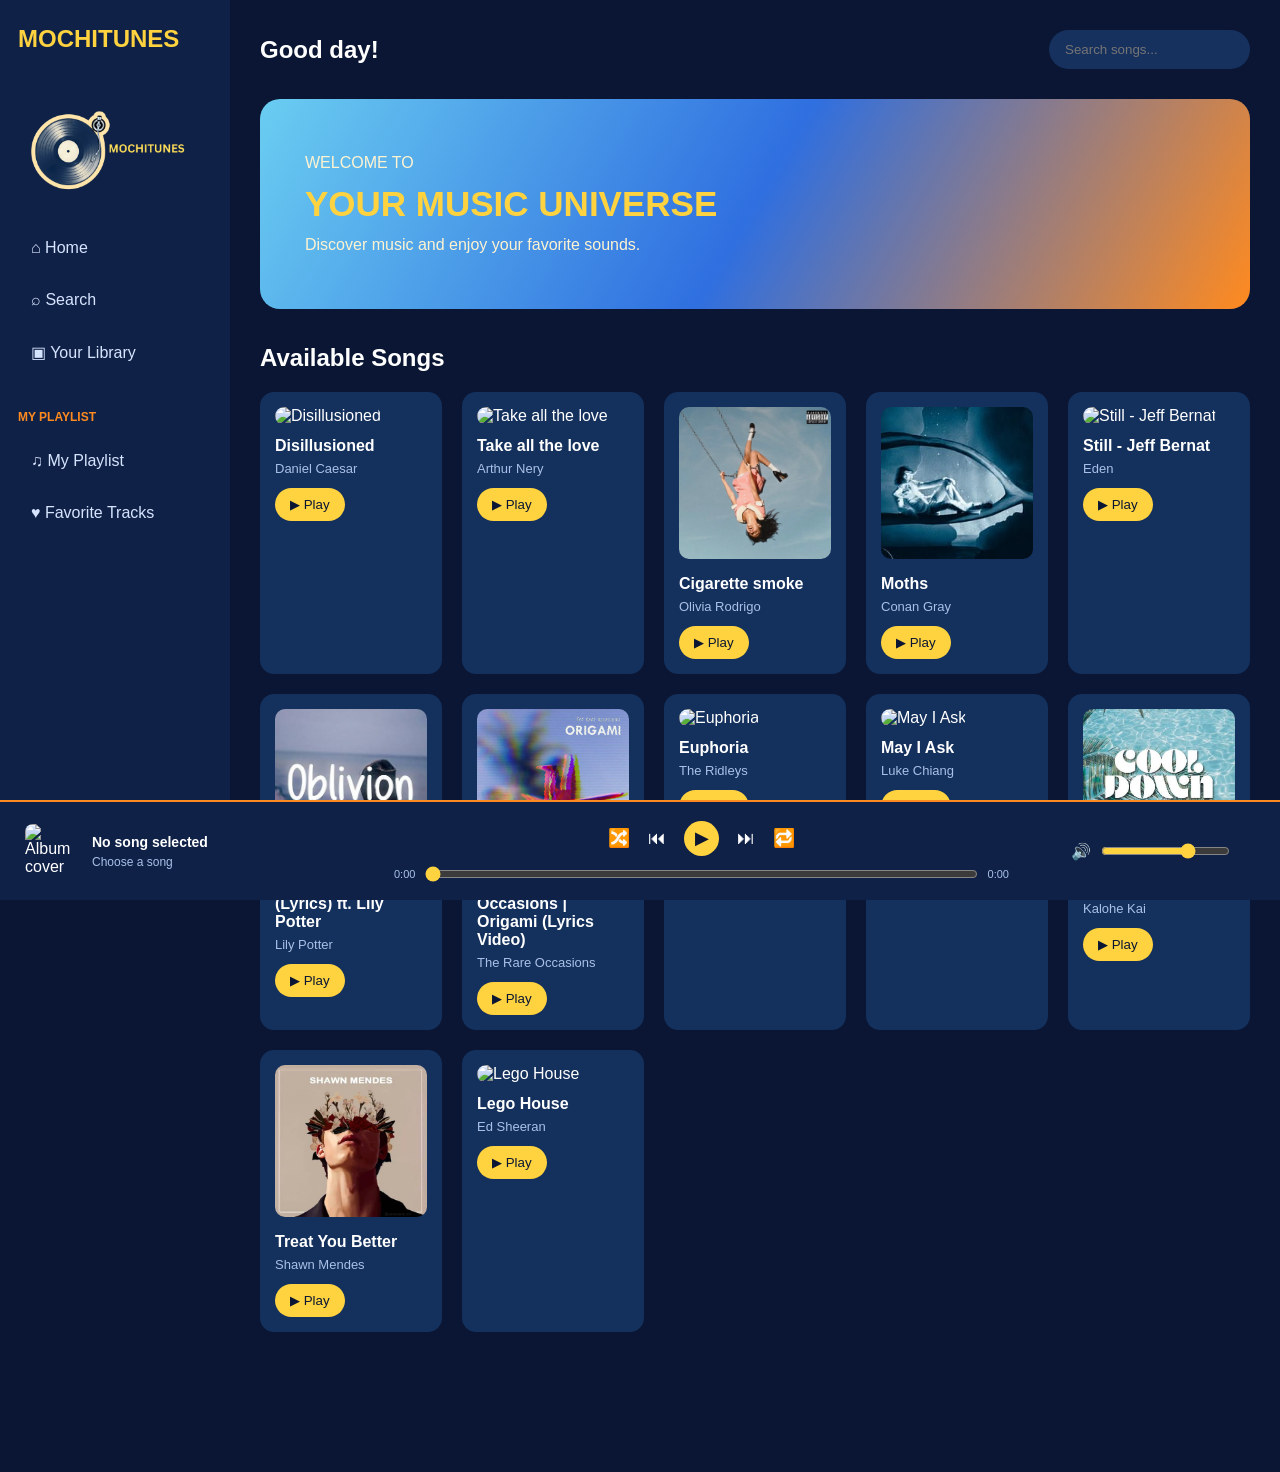
==== index.html @ bc646131 "Add files via upload" ====
<!DOCTYPE html>
<html lang="en">
<head>
    <meta charset="UTF-8">
    <meta name="viewport" content="width=device-width, initial-scale=1.0">
    <title>MOCHITUNES</title>
    <link rel="stylesheet" href="secret.css">
</head>
<body>

<div class="app">   

    <!-- SIDEBAR -->
    <aside class="sidebar" id="music-sidebar">
        <h2>MOCHITUNES</h2>

    <!-- LOGO + WEBSITE NAME -->
        <a class="brand" href="index.html" aria-label="MOCHITUNES home">
            <img class="brand-logo" src="logo11.png" alt="MOCHITUNES logo">
        </a>

        <nav>
            <a href="#" onclick="showPage('Home')">⌂ Home</a>
            <a href="#" onclick="showPage('Search')">⌕ Search</a>
            <a href="#" onclick="showPage('Your Library')">▣ Your Library</a>
        </nav>

        <h3>MY PLAYLIST</h3>
        <a href="#" onclick="showPage('My Playlist')">♫ My Playlist</a>
        <a href="#" onclick="showPage('Favorite Tracks')">♥ Favorite Tracks</a>
    </aside>

    <!-- MAIN CONTENT -->
    <main class="main-content">

        <header>
            <h2 id="pageTitle">Good day!</h2>

            <input
                type="text"
                id="searchInput"
                placeholder="Search songs..."
                oninput="searchSongs()"
            >
        </header>

        <!-- HERO -->
        <section class="hero">
            <div>
                <p>WELCOME TO</p>
                <h1>YOUR MUSIC UNIVERSE</h1>
                <p>Discover music and enjoy your favorite sounds.</p>
            </div>
        </section>

        <!-- SONG LIST -->
        <section class="music-section">
            <h2>Available Songs</h2>
            <div class="song-list" id="songList"></div>
        </section>

        <!-- MOVING LYRICS -->
        <section class="lyrics-section" id="lyricsSection">

            <div class="lyrics-header">
                <div>
                    <p>NOW PLAYING</p>
                    <h2 id="lyricsTitle">Select an album</h2>
                    <h4 id="lyricsArtist">Artist name</h4>
                </div>

                <button onclick="closeLyrics()">✕</button>
            </div>

            <img
                src="covers/cover1.jpg"
                id="lyricsCover"
                class="lyrics-cover"
                alt="Album cover"
            >

            <h3>♪ Lyrics</h3>

            <div class="lyrics-content" id="lyricsText">
                Select a song to see its lyrics.
            </div>

        </section>

    </main>
</div>

<!-- BOTTOM MUSIC PLAYER -->
<footer class="player">

    <div class="track-info">
        <img src="covers/cover1.jpg" id="cover" alt="Album cover">

        <div>
            <h4 id="trackTitle">No song selected</h4>
            <p id="trackArtist">Choose a song</p>
        </div>
    </div>

    <div class="player-controls">

        <div class="buttons">
            <button id="shuffleBtn" onclick="toggleShuffle()">🔀</button>
            <button onclick="previousSong()">⏮</button>
            <button id="playBtn" onclick="togglePlay()">▶</button>
            <button onclick="nextSong()">⏭</button>
            <button id="repeatBtn" onclick="toggleRepeat()">🔁</button>
        </div>

        <div class="progress-area">
            <span id="currentTime">0:00</span>

            <input
                type="range"
                id="progress"
                value="0"
                min="0"
                max="100"
            >

            <span id="duration">0:00</span>
        </div>

    </div>

    <div class="volume-area">
        <span>🔊</span>
        <input
            type="range"
            id="volume"
            min="0"
            max="1"
            step="0.01"
            value="0.7"
        >
    </div>

</footer>

<audio id="audio"></audio>

<script src="SECRET.JS"></script>

</body>
</html>
---- secret.css ----
/* ===== COLOR GUIDE (blue + yellow + a bit of orange) =====
   Dark blue  : #0a1633  (page background)
   Navy       : #0f2147  (sidebar, player)
   Card blue  : #14305c
   Yellow     : #ffd23f  (main accent)
   Orange     : #ff8a1f  (small pops)
   =========================================================== */

* {
    margin: 0;
    padding: 0;
    box-sizing: border-box;
}

body {
    font-family: Arial, sans-serif;
    background: #0a1633;
    color: white;
}

.app {
    display: flex;
    min-height: 100vh;
    padding-bottom: 110px;
    position: relative;
    z-index: 1;
}

/* FALLING STARS */
#stars {
    position: fixed;
    top: 0;
    left: 0;
    width: 100%;
    height: 100%;
    overflow: hidden;
    pointer-events: none;
    z-index: 0;
}

#stars {
    filter: drop-shadow(0 0 4px rgba(255, 170, 40, 0.6));
}

.star {
    position: absolute;
    top: -40px;
    opacity: 0;
    /* this makes the box a 5-point star shape */
    clip-path: polygon(
        50% 0%, 61% 35%, 98% 35%, 68% 57%, 79% 91%,
        50% 70%, 21% 91%, 32% 57%, 2% 35%, 39% 35%
    );
    animation-name: fall;
    animation-timing-function: linear;
    animation-iteration-count: infinite;
}

@keyframes fall {
    0%   { transform: translate(0, 0) rotate(0deg); opacity: 0; }
    10%  { opacity: 1; }
    90%  { opacity: 1; }
    100% { transform: translate(-80px, 110vh) rotate(360deg); opacity: 0; }
}

/* SIDEBAR */
.sidebar {
    width: 230px;
    background: #0f2147;
    padding: 25px 18px;
    position: fixed;
    height: 100%;
}

.sidebar h2 {
    color: #ffd23f;
    margin-bottom: 35px;
}

.sidebar h3 {
    color: #ff8a1f;
    font-size: 12px;
    margin: 35px 0 15px;
}

.sidebar a {
    display: block;
    color: #d6e4ff;
    text-decoration: none;
    padding: 13px;
    border-radius: 8px;
    margin-bottom: 8px;
}

.sidebar a:hover {
    background: #1e4a8c;
    color: #ffd23f;
}

/* MAIN CONTENT */
.main-content {
    margin-left: 230px;
    padding: 30px;
    width: calc(100% - 230px);
}

header {
    display: flex;
    justify-content: space-between;
    align-items: center;
    gap: 15px;
    margin-bottom: 30px;
}

header input {
    padding: 12px 16px;
    border: none;
    border-radius: 25px;
    background: #17315f;
    color: white;
    outline: none;
}

header input:focus {
    box-shadow: 0 0 0 2px #ffd23f;
}

/* HERO */
.hero {
    padding: 45px;
    min-height: 210px;
    border-radius: 20px;
    background: linear-gradient(
        120deg,
        #6acdf1,
        #2f6fe0,
        #ff8a1f
    );
    display: flex;
    align-items: center;
    margin-bottom: 35px;
}

.hero h1 {
    font-size: 35px;
    margin: 12px 0;
    color: #ffd23f;
}

.hero p {
    color: #fff3d1;
}

/* SONG CARDS */
.music-section h2 {
    margin-bottom: 20px;
}

.song-list {
    display: grid;
    grid-template-columns: repeat(
        auto-fit,
        minmax(170px, 1fr)
    );
    gap: 20px;
}

.song-card {
    background: #14305c;
    padding: 15px;
    border-radius: 14px;
    cursor: pointer;
    transition: 0.3s;
}

.song-card:hover {
    background: #1d4278;
    transform: translateY(-5px);
}

.song-card img {
    width: 100%;
    aspect-ratio: 1;
    object-fit: cover;
    border-radius: 10px;
    margin-bottom: 12px;
}

.song-card h3 {
    font-size: 16px;
    margin-bottom: 6px;
}

.song-card p {
    color: #a9c1e8;
    font-size: 13px;
}

.song-card button {
    margin-top: 12px;
    background: #ffd23f;
    color: #0a1633;
    border: none;
    padding: 9px 15px;
    border-radius: 20px;
    cursor: pointer;
}

.song-card button:hover {
    background: #ff8a1f;
}

/* LYRICS SECTION */
.lyrics-section {
    display: none;
    background: linear-gradient(
        135deg,
        #123a73,
        #1b2a5e
    );
    padding: 25px;
    border-radius: 18px;
    margin-top: 40px;
    text-align: center;
    scroll-margin-top: 25px;
}

.lyrics-header {
    display: flex;
    justify-content: space-between;
    text-align: left;
    margin-bottom: 20px;
}

.lyrics-header p {
    color: #ff8a1f;
    font-size: 12px;
}

.lyrics-header h2 {
    margin: 8px 0;
}

.lyrics-header h4 {
    color: #a9c1e8;
}

.lyrics-header button {
    background: none;
    border: none;
    color: white;
    font-size: 22px;
    cursor: pointer;
}

.lyrics-cover {
    width: 180px;
    height: 180px;
    object-fit: cover;
    border-radius: 15px;
    margin-bottom: 20px;
}

.lyrics-section h3 {
    color: #ffd23f;
    margin-bottom: 15px;
}

/* MOVING LYRICS */
.lyrics-content {
    height: 300px;
    overflow-y: auto;
    text-align: center;
    padding: 110px 15px;
    line-height: 2.5;
    scroll-behavior: smooth;
}

.lyrics-content::-webkit-scrollbar {
    width: 5px;
}

.lyrics-content::-webkit-scrollbar-thumb {
    background: #ffd23f;
    border-radius: 10px;
}

.lyric-line {
    color: #7f9cc8;
    font-size: 18px;
    padding: 8px;
    transition: 0.3s;
}

.lyric-line.active {
    color: #ffd23f;
    font-size: 23px;
    font-weight: bold;
    transform: scale(1.05);
}

/* MUSIC PLAYER */
.player {
    position: fixed;
    bottom: 0;
    left: 0;
    width: 100%;
    min-height: 100px;
    background: #0f2147;
    border-top: 2px solid #ff8a1f;
    display: flex;
    align-items: center;
    justify-content: space-between;
    gap: 20px;
    padding: 15px 25px;
    z-index: 10;
}

.track-info {
    display: flex;
    align-items: center;
    gap: 12px;
    width: 25%;
    min-width: 0;
}

.track-info img {
    width: 55px;
    height: 55px;
    object-fit: cover;
    border-radius: 8px;
}

.track-info h4 {
    font-size: 14px;
}

.track-info p {
    color: #a9c1e8;
    font-size: 12px;
    margin-top: 5px;
}

.player-controls {
    width: 50%;
    text-align: center;
}

.buttons {
    display: flex;
    justify-content: center;
    gap: 18px;
    margin-bottom: 10px;
}

.buttons button {
    background: none;
    border: none;
    color: white;
    font-size: 18px;
    cursor: pointer;
}

.buttons button:hover {
    color: #ffd23f;
}

#playBtn {
    background: #ffd23f;
    color: #0a1633;
    border-radius: 50%;
    width: 35px;
    height: 35px;
}

#playBtn:hover {
    background: #ff8a1f;
    color: #0a1633;
}

.progress-area {
    display: flex;
    align-items: center;
    gap: 10px;
    font-size: 11px;
    color: #a9c1e8;
}

#progress {
    flex: 1;
}

.volume-area {
    display: flex;
    align-items: center;
    gap: 10px;
    width: 15%;
}

input[type="range"] {
    accent-color: #ffd23f;
    cursor: pointer;
}

/* RESPONSIVE */
@media (max-width: 700px) {

    .sidebar {
        width: 75px;
        padding: 15px 8px;
    }

    .sidebar h2 {
        font-size: 11px;
        word-break: break-word;
    }

    .sidebar a {
        font-size: 11px;
        padding: 10px 5px;
    }

    .sidebar h3 {
        font-size: 9px;
    }

    .main-content {
        margin-left: 75px;
        width: calc(100% - 75px);
        padding: 15px;
    }

    header {
        align-items: flex-start;
        flex-direction: column;
    }

    header input {
        width: 100%;
    }

    .hero {
        padding: 25px;
    }

    .hero h1 {
        font-size: 24px;
    }

    .player {
        flex-wrap: wrap;
        gap: 10px;
        padding: 10px;
    }

    .track-info {
        width: 100%;
    }

    .player-controls {
        width: 70%;
    }

    .volume-area {
        width: 25%;
    }
}


.brand {
    display: flex;
    align-items: center;
    gap: 10px;
    text-decoration: none;
    color: inherit;
}

.brand-logo {
    width: 155px;
    height: 100px;
    object-fit: contain;
}

.brand-name {
    margin: 0;
    font-size: 1.3rem;
}
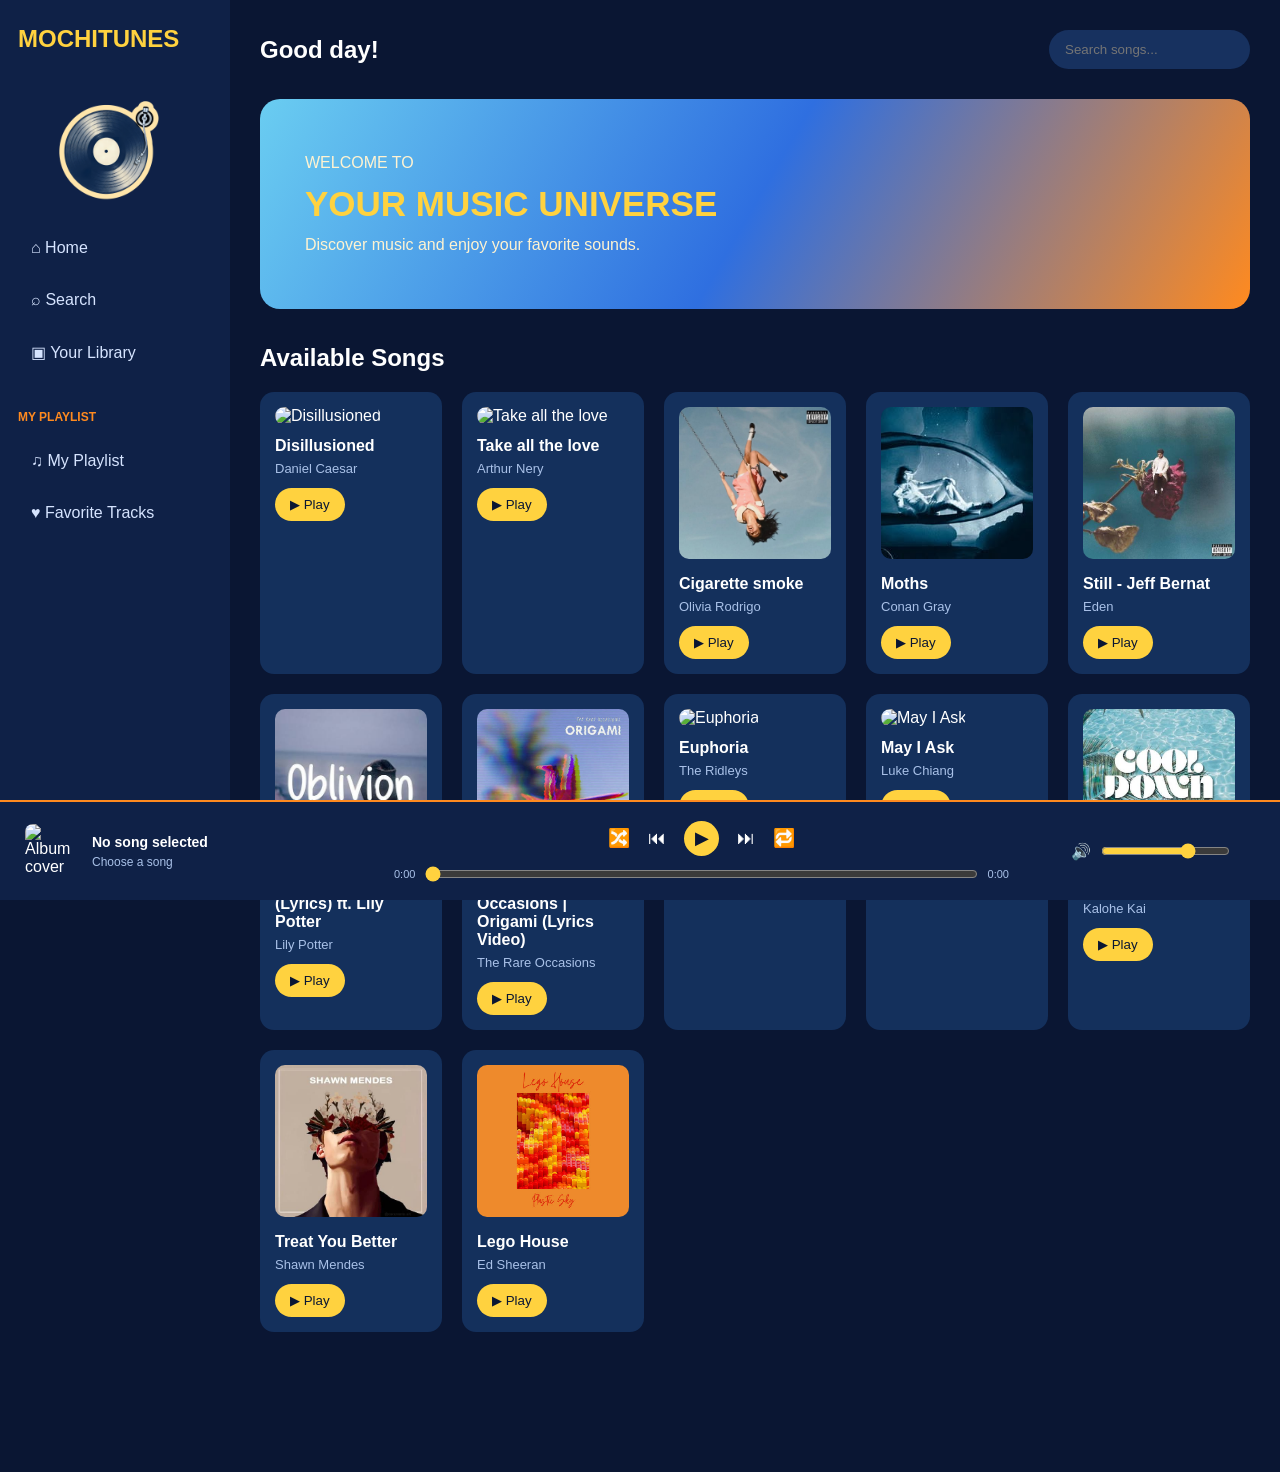
==== commit 98443b32: "Add files via upload" ====
--- a/index.html
+++ b/index.html
@@ -16,7 +16,7 @@
 
     <!-- LOGO + WEBSITE NAME -->
         <a class="brand" href="index.html" aria-label="MOCHITUNES home">
-            <img class="brand-logo" src="logo11.png" alt="MOCHITUNES logo">
+            <img class="brand-logo" src="logo10.png"MOCHITUNES logo">
         </a>
 
         <nav>
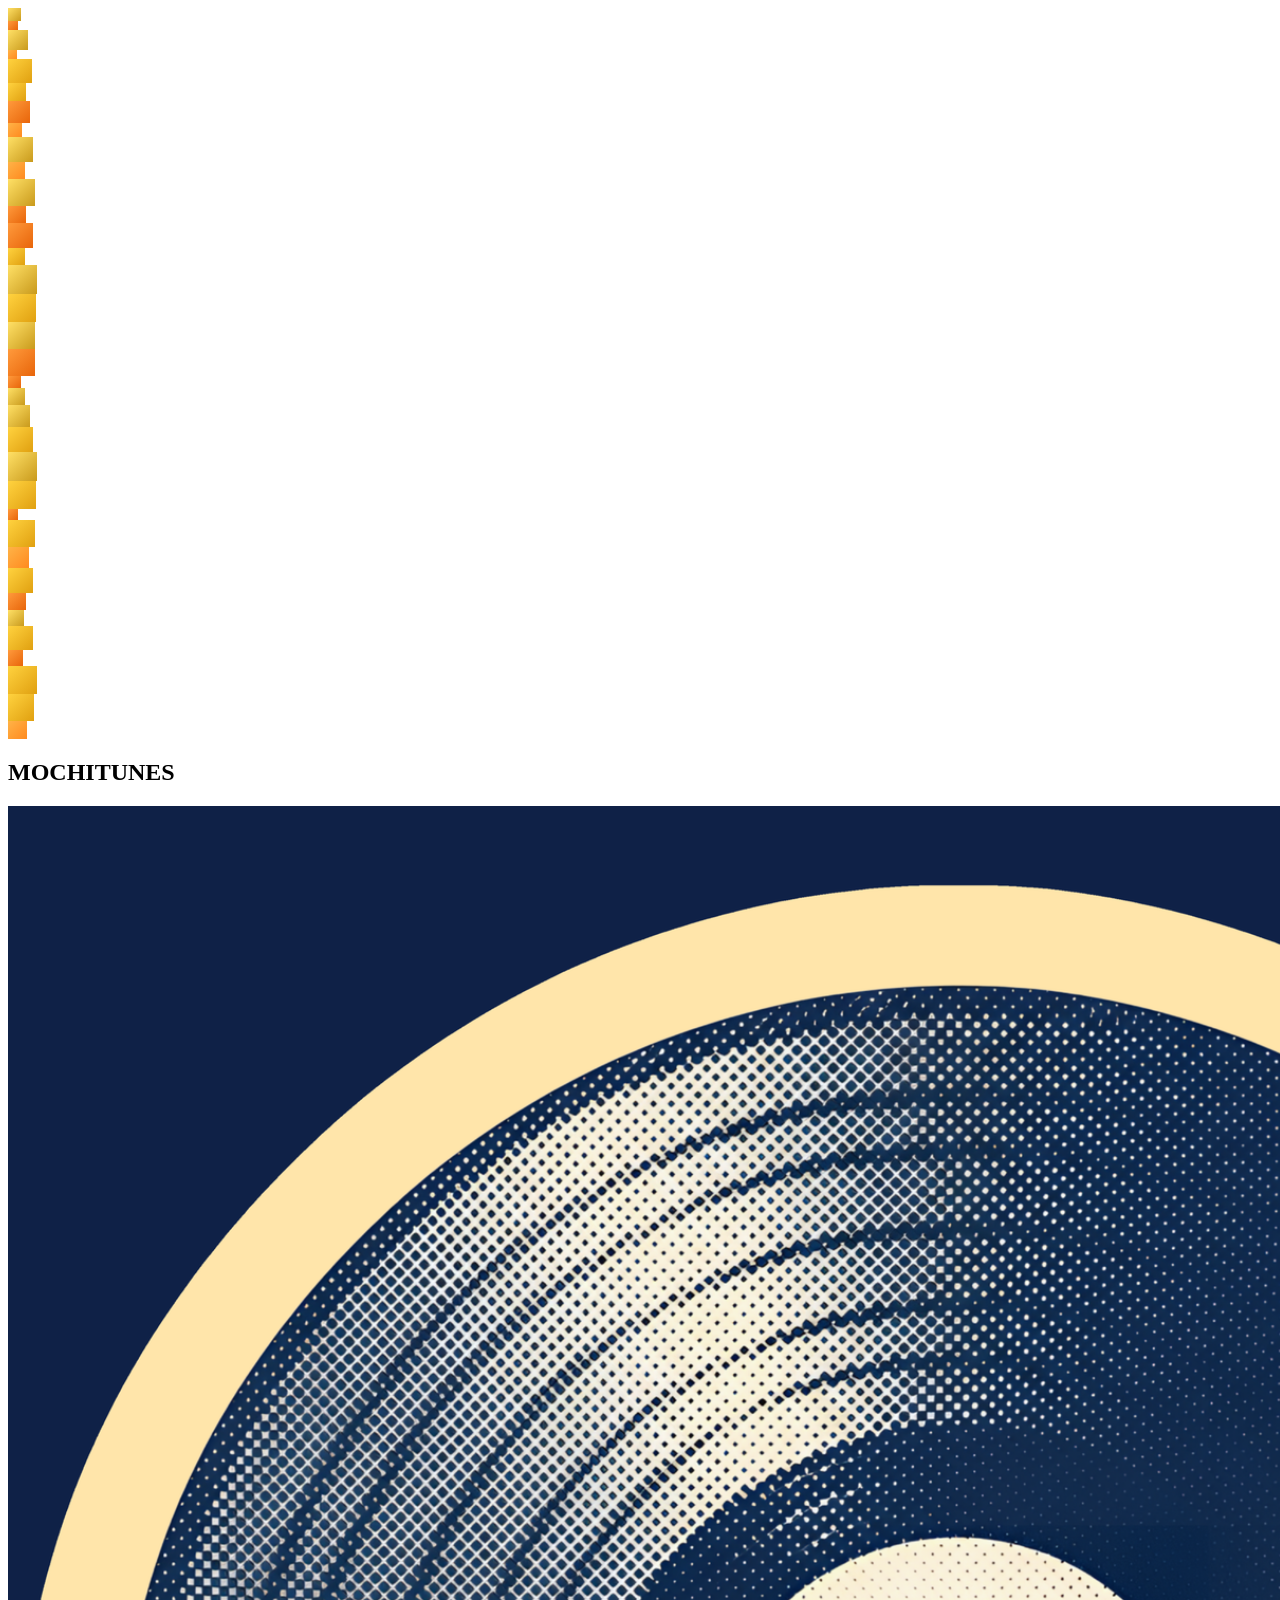
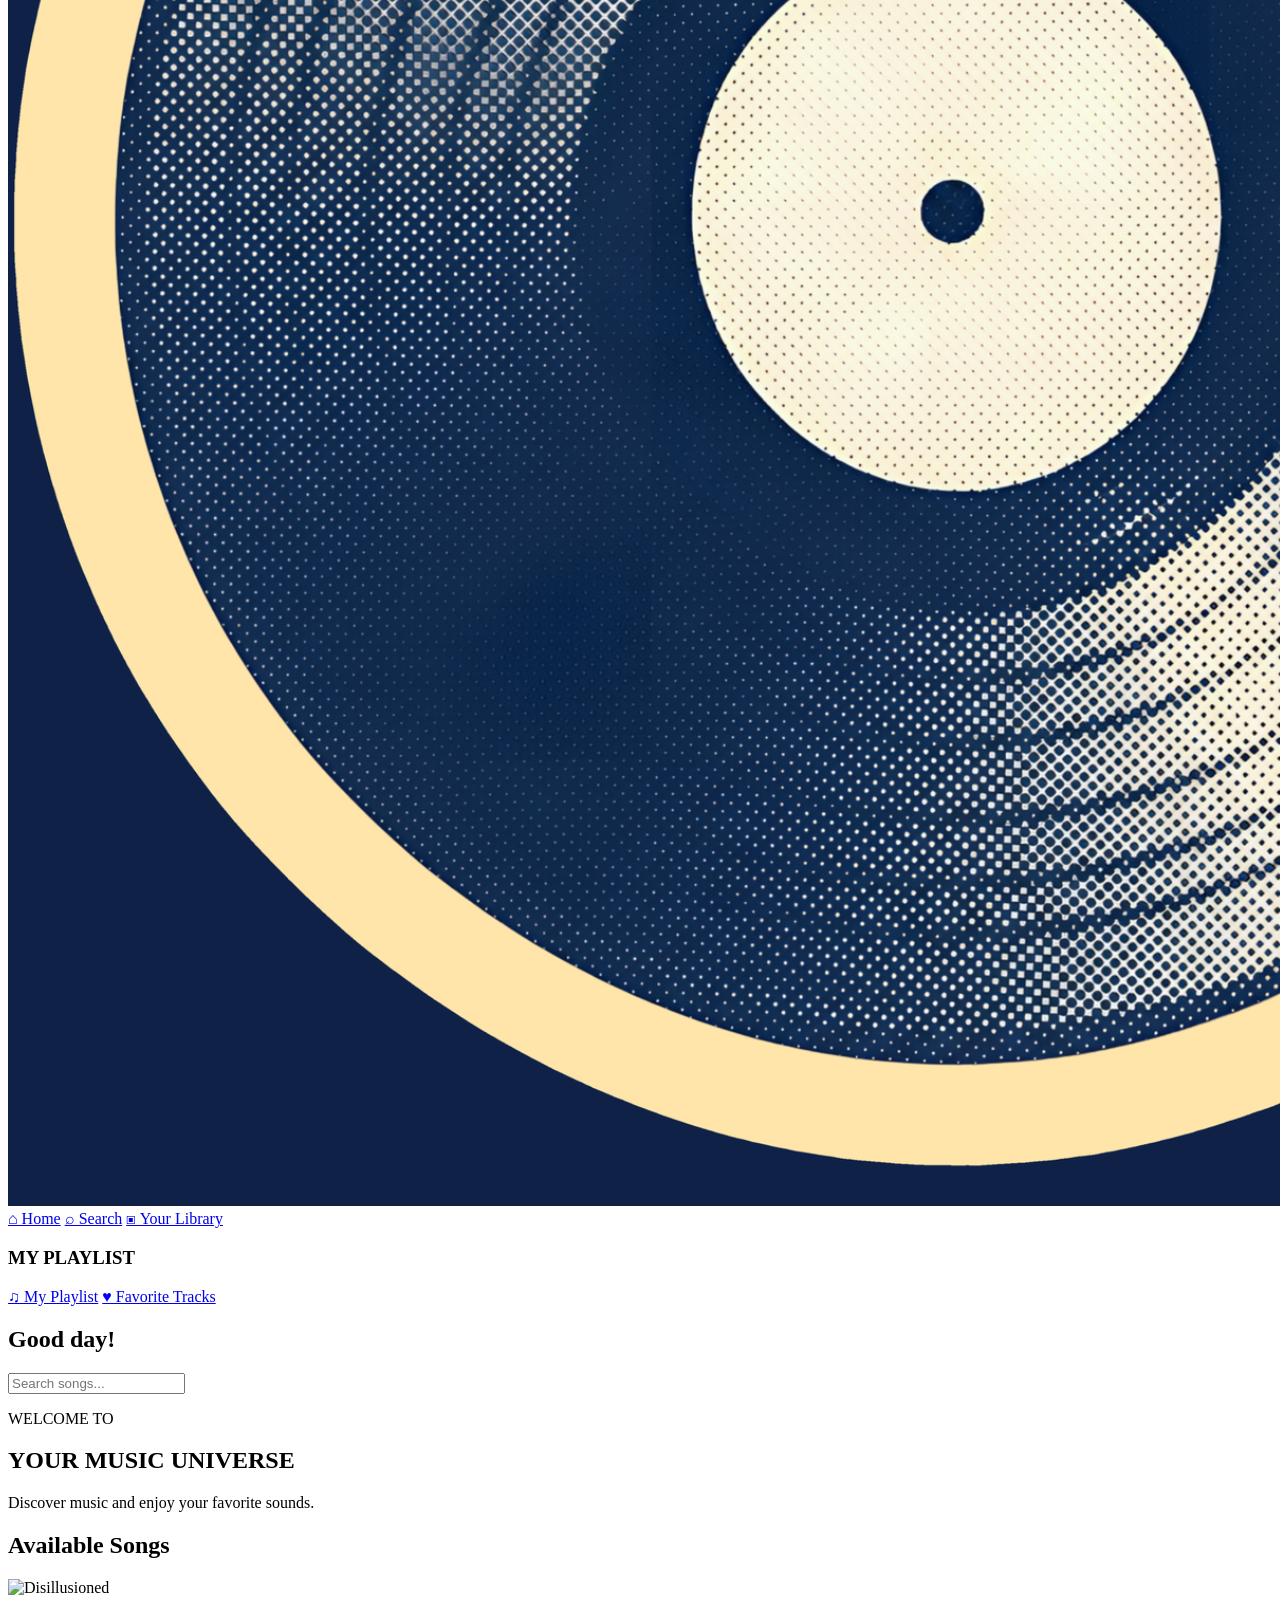
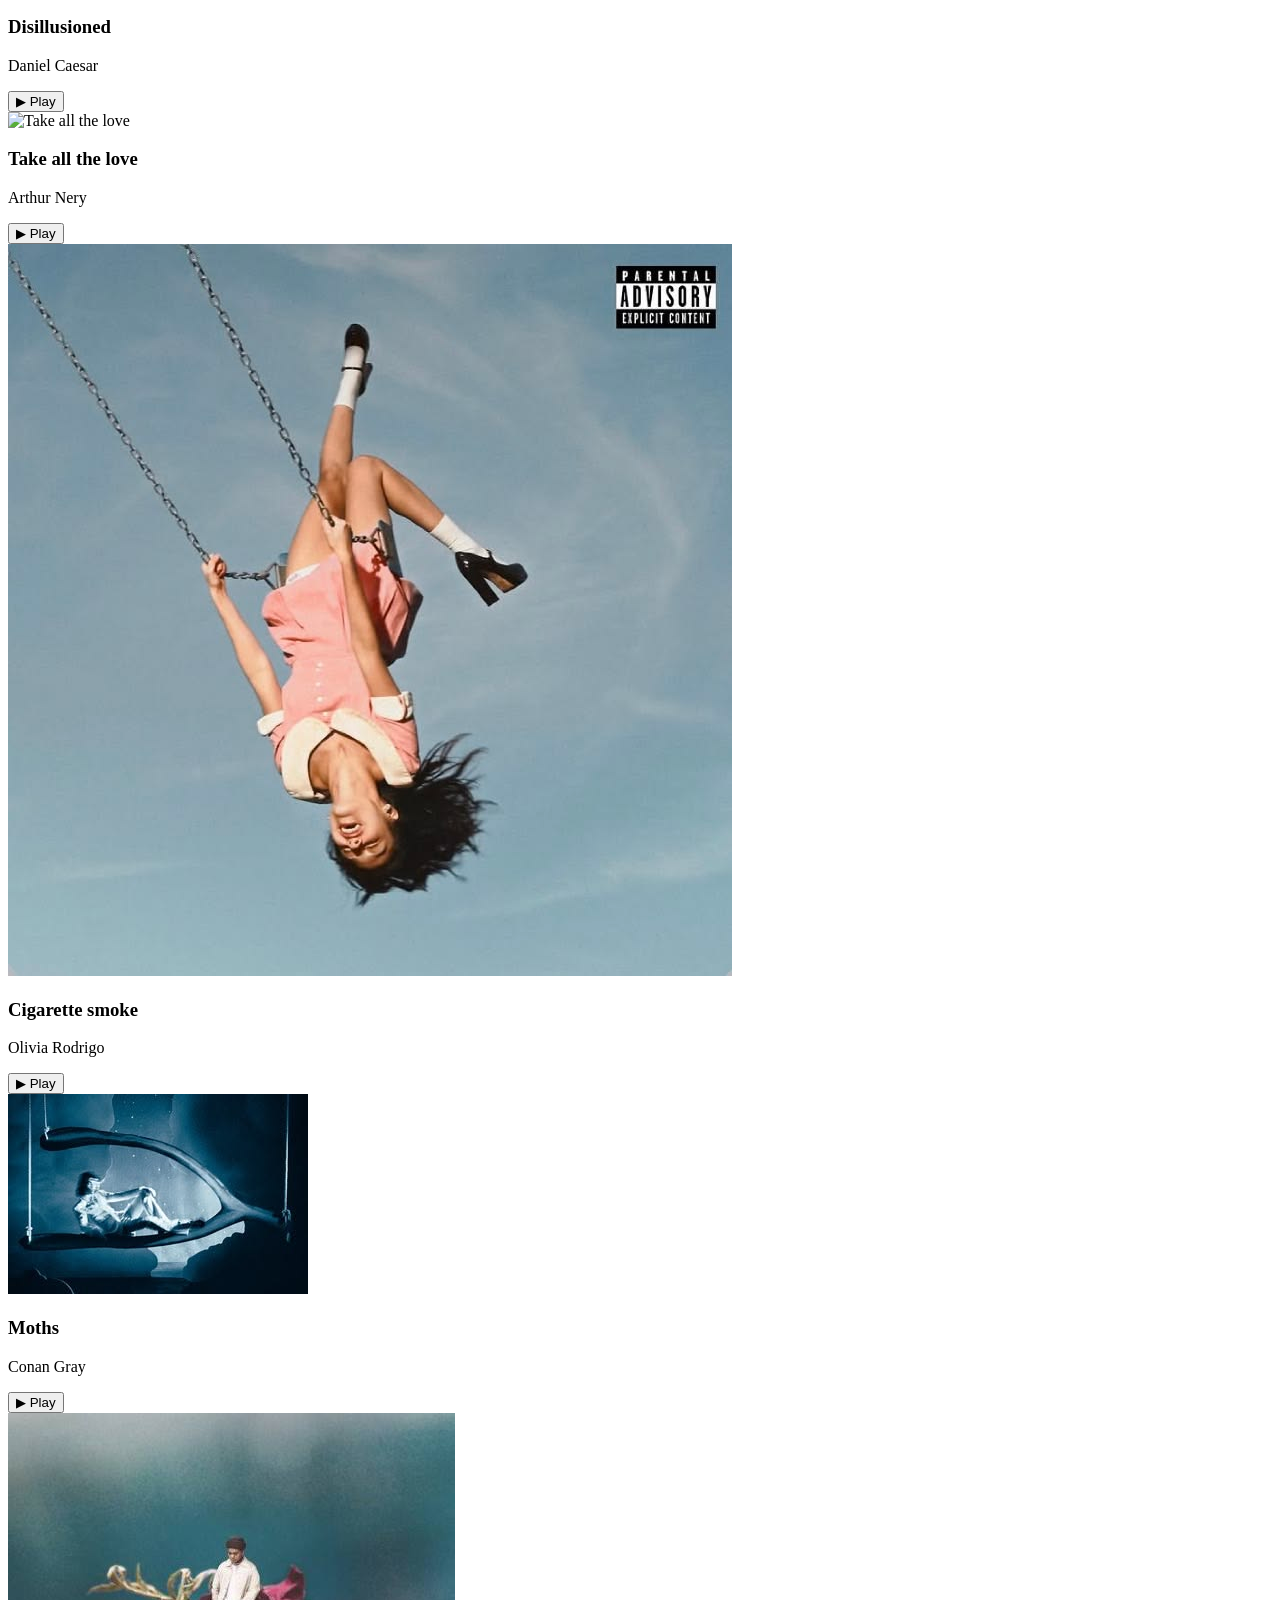
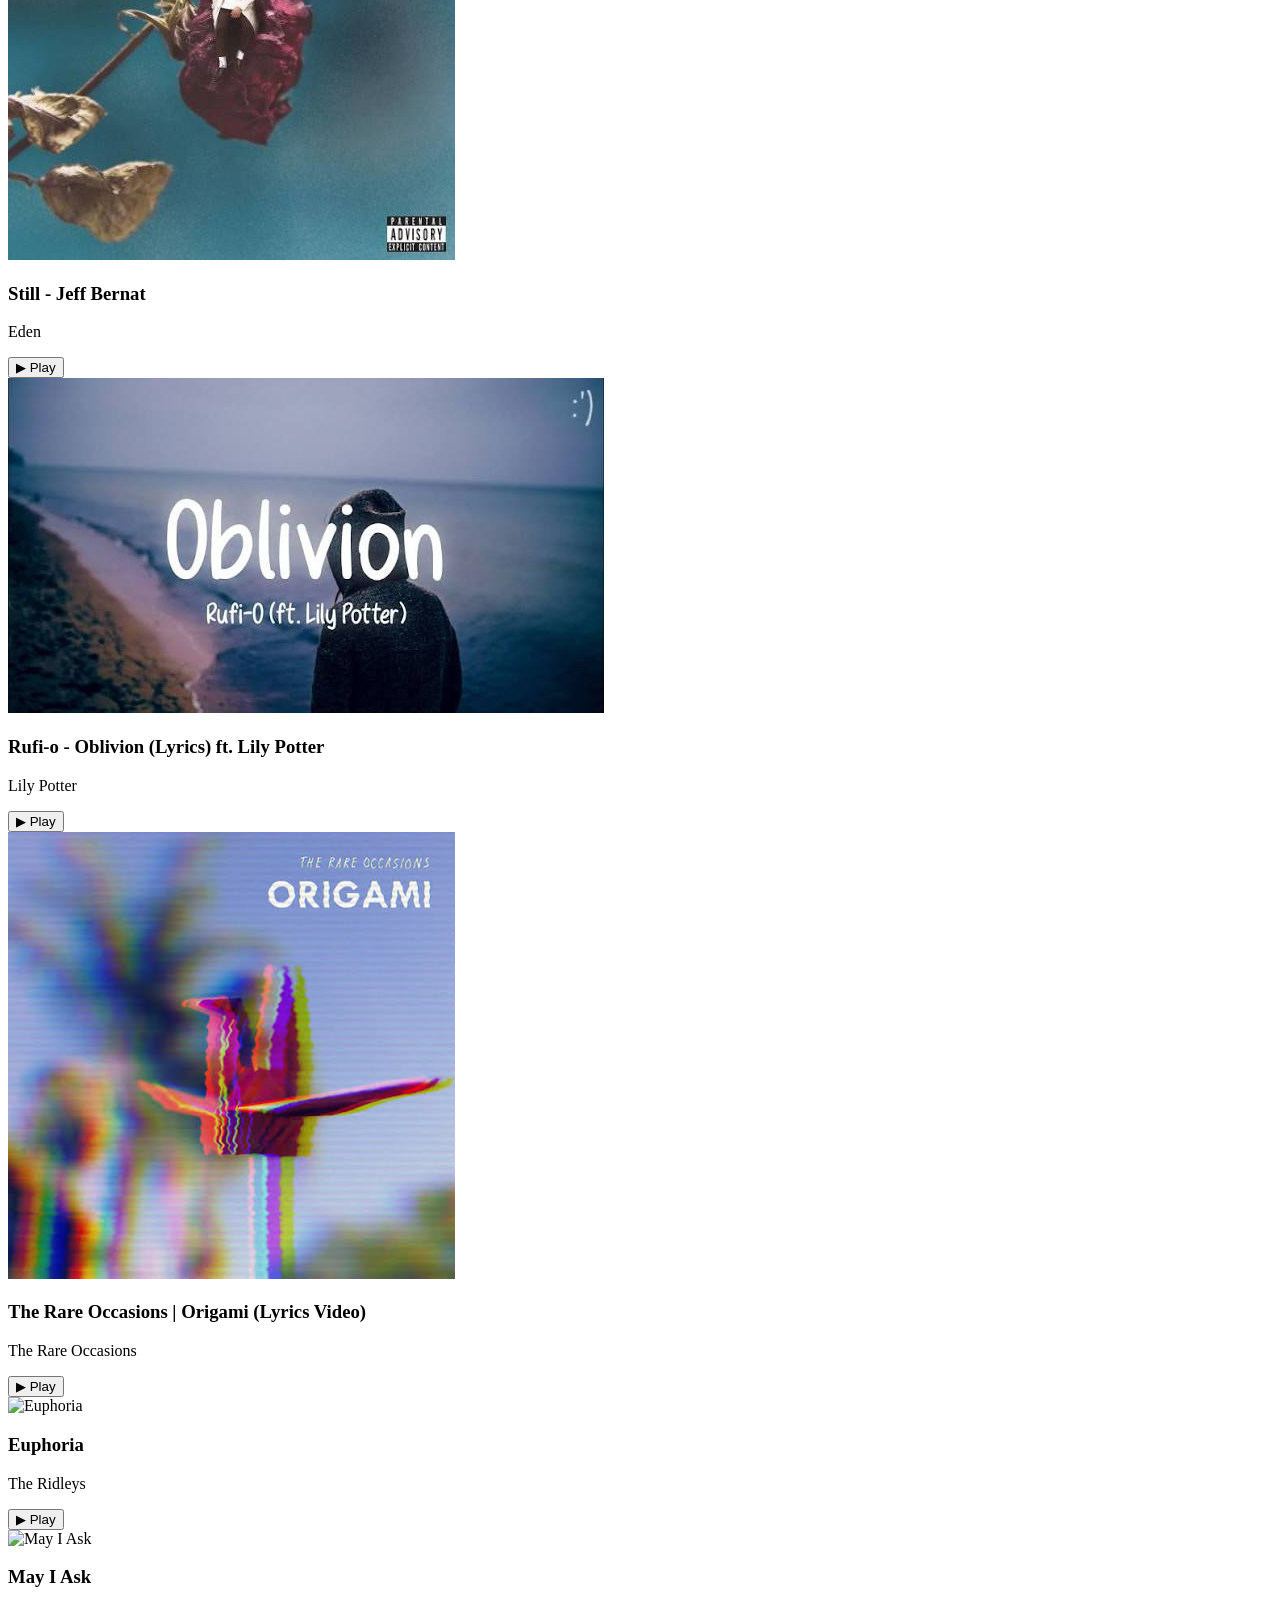
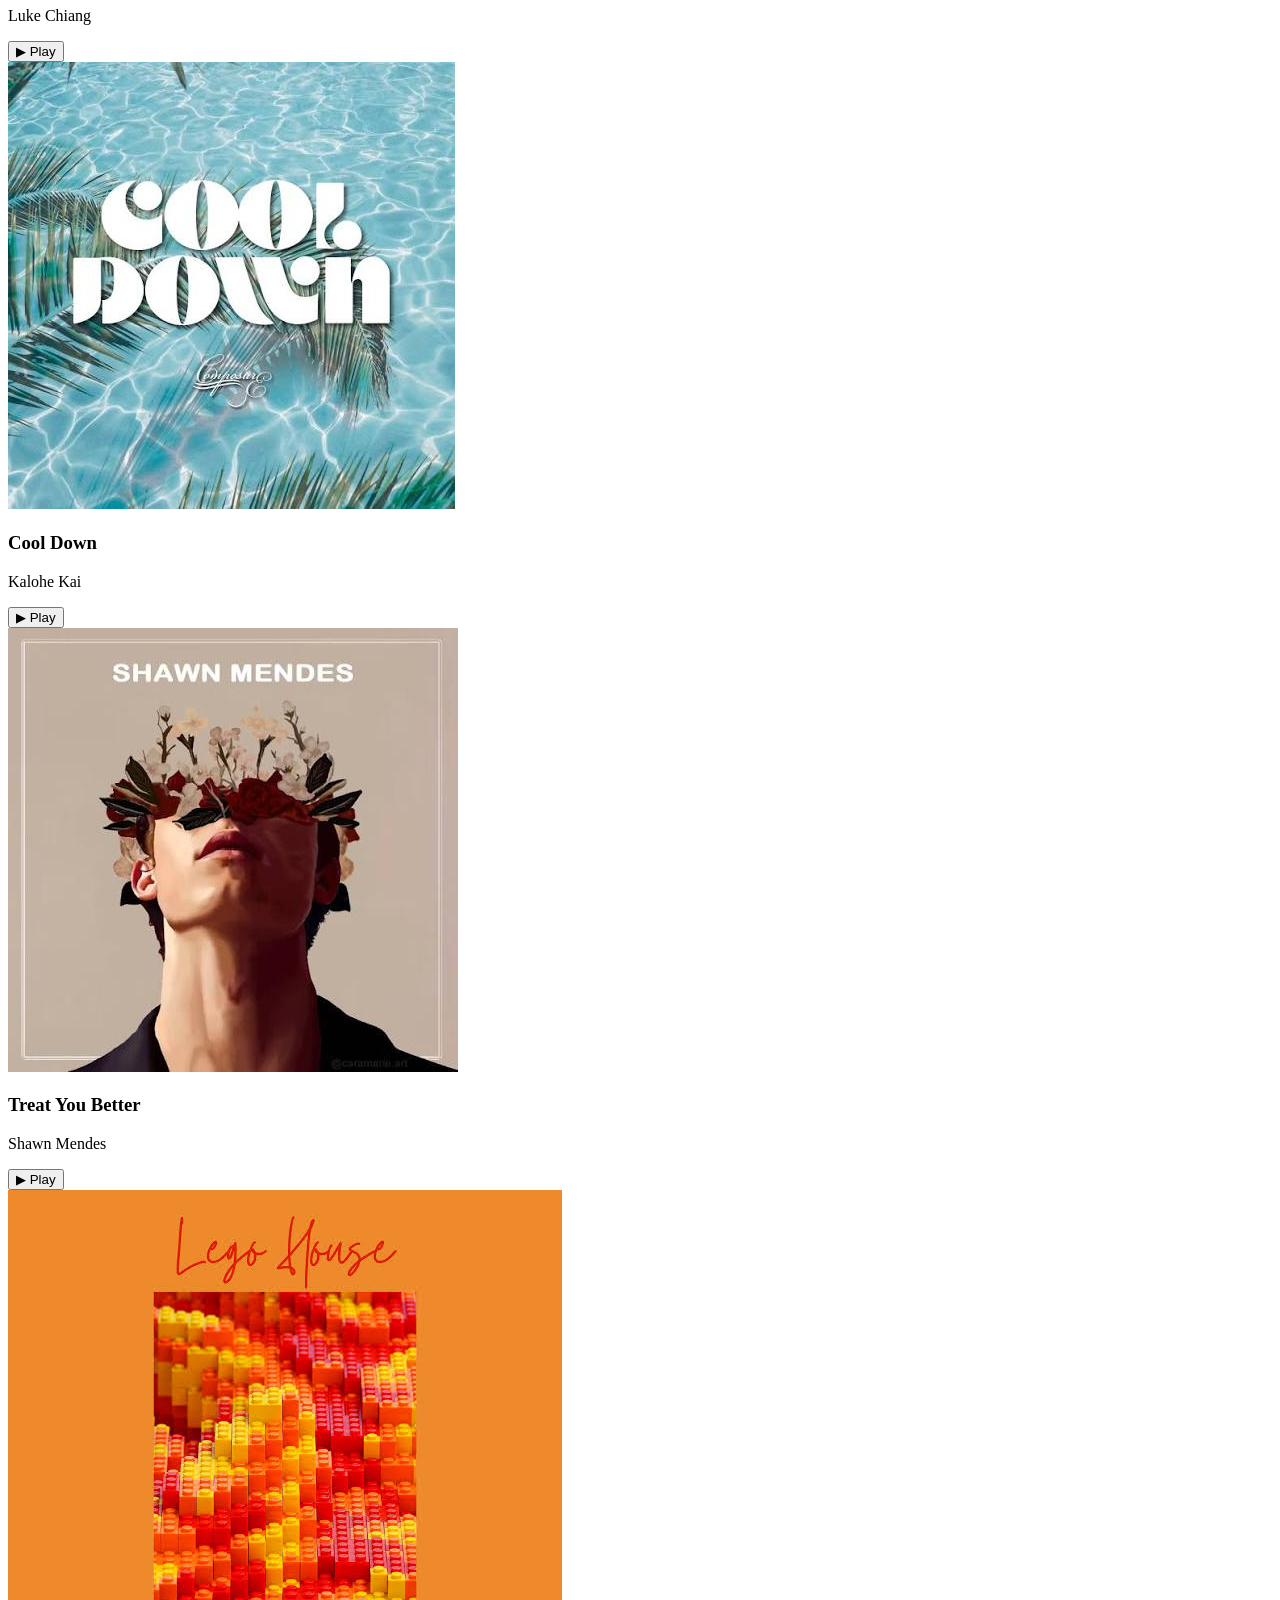
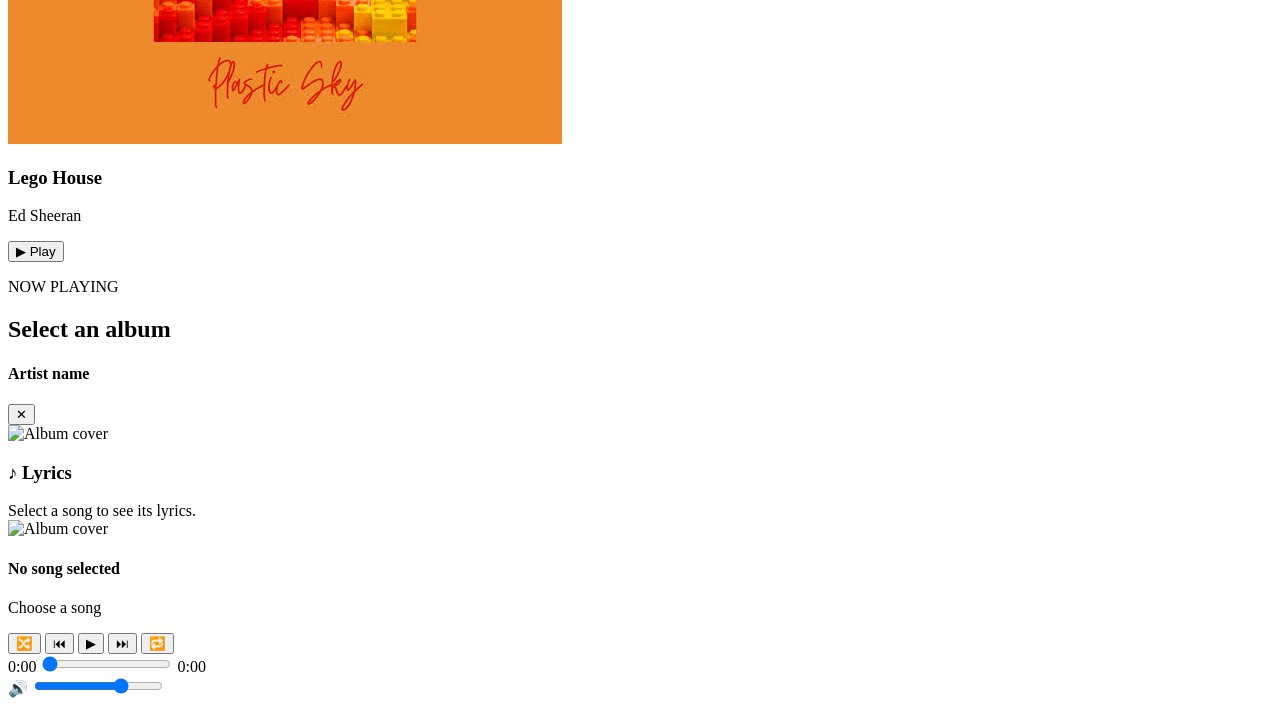
==== commit c3b13f3a: "Add files via upload" ====
--- a/index.html
+++ b/index.html
@@ -16,7 +16,7 @@
 
     <!-- LOGO + WEBSITE NAME -->
         <a class="brand" href="index.html" aria-label="MOCHITUNES home">
-            <img class="brand-logo" src="logo10.png"MOCHITUNES logo">
+            <img class="brand-logo" src="logo10.png" alt="MOCHITUNES logo">
         </a>
 
         <nav>
